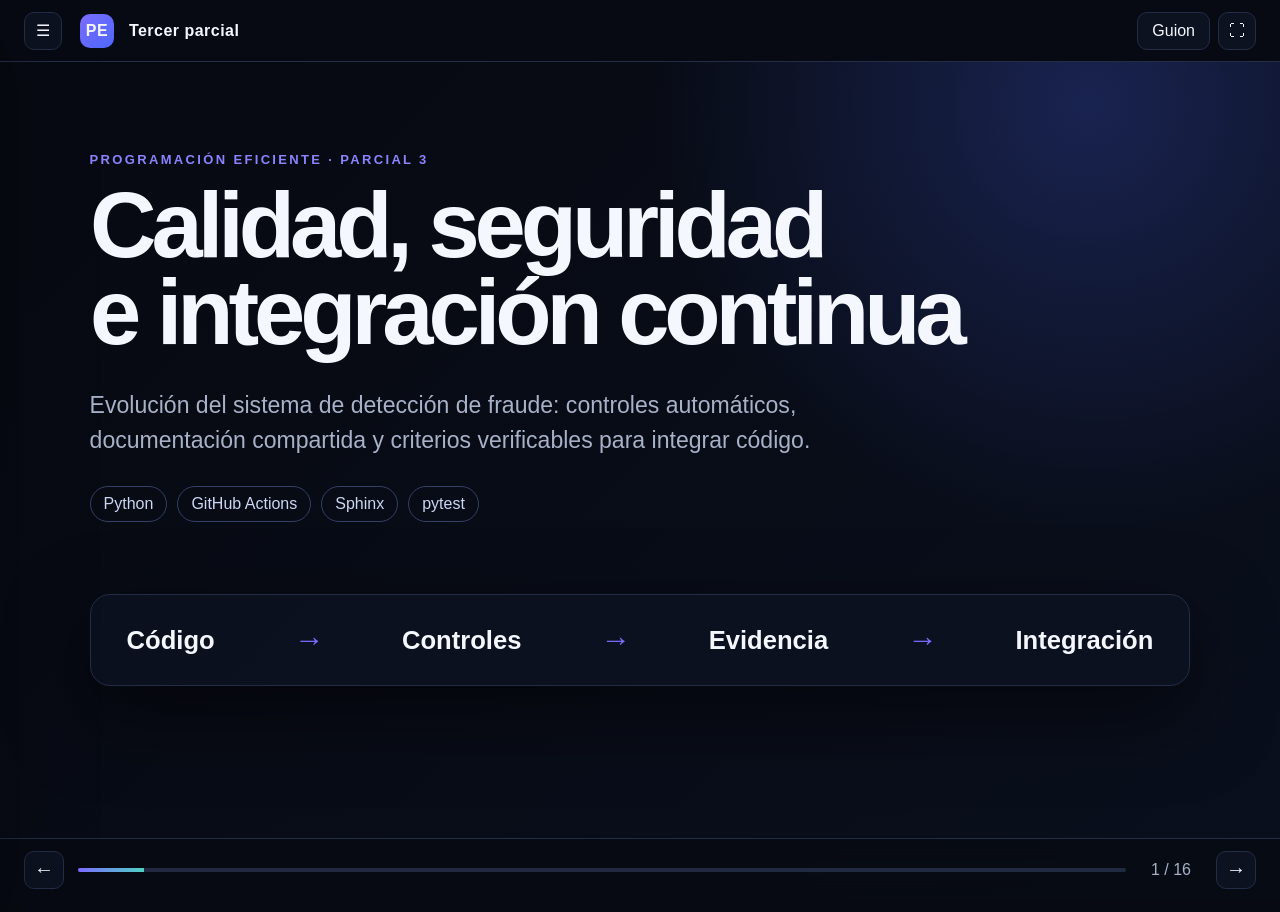
==== parcial_2/presentacion_html/index.html @ 36435ffb "Agregar presentacion HTML del tercer parcial" ====
<!doctype html>
<html lang="es">
<head>
  <meta charset="utf-8">
  <meta name="viewport" content="width=device-width,initial-scale=1">
  <meta name="description" content="Presentación del tercer parcial de Programación Eficiente">
  <title>Parcial 3 · Calidad e integración continua</title>
  <link rel="stylesheet" href="styles.css">
</head>
<body>
  <header class="topbar">
    <button id="menuBtn" class="icon-btn" aria-label="Abrir índice">☰</button>
    <div class="brand"><span>PE</span> Tercer parcial</div>
    <div class="top-actions">
      <button id="notesBtn" class="text-btn" aria-pressed="false">Guion</button>
      <button id="fullBtn" class="icon-btn" aria-label="Pantalla completa">⛶</button>
    </div>
  </header>

  <aside id="sidebar" class="sidebar" aria-label="Índice de diapositivas">
    <div class="side-head"><strong>Contenido</strong><button id="closeBtn" class="icon-btn">×</button></div>
    <nav id="toc"></nav>
    <a class="docs-link" href="https://alesso-chiavarino.github.io/PE/" target="_blank" rel="noreferrer">Ver documentación publicada ↗</a>
  </aside>
  <div id="scrim" class="scrim"></div>

  <main id="deck" class="deck">
    <section class="slide cover" data-title="Portada">
      <div class="eyebrow">Programación Eficiente · Parcial 3</div>
      <h1>Calidad, seguridad<br>e integración continua</h1>
      <p class="lead">Evolución del sistema de detección de fraude: controles automáticos, documentación compartida y criterios verificables para integrar código.</p>
      <div class="cover-meta"><span>Python</span><span>GitHub Actions</span><span>Sphinx</span><span>pytest</span></div>
      <div class="hero-flow" aria-label="Flujo general"><b>Código</b><i>→</i><b>Controles</b><i>→</i><b>Evidencia</b><i>→</i><b>Integración</b></div>
      <aside class="notes">Presentamos cómo llevamos el proyecto del segundo parcial a un proceso reproducible. La idea central es que cada cambio se comprueba antes de llegar a la rama principal.</aside>
    </section>

    <section class="slide" data-title="Objetivo y alcance">
      <div class="eyebrow">Introducción</div><h2>Objetivo del tercer parcial</h2>
      <div class="split">
        <div><p class="big-copy">Convertir las buenas prácticas del proyecto en <em>reglas automáticas y demostrables</em>.</p>
          <ul class="check-list"><li>Centralizar documentación funcional, técnica y operativa.</li><li>Ejecutar controles en cada <code>push</code> y <code>pull request</code>.</li><li>Impedir integraciones que incumplan los umbrales acordados.</li><li>Guardar reportes y artefactos como evidencia.</li></ul></div>
        <div class="metric-stack"><div><strong>5</strong><span>trabajos de CI</span></div><div><strong>15</strong><span>pruebas aprobadas</span></div><div><strong>93,82 %</strong><span>de cobertura</span></div></div>
      </div>
      <aside class="notes">No agregamos una nueva función de negocio. Mejoramos la forma de desarrollar, verificar, documentar y mantener el sistema.</aside>
    </section>

    <section class="slide" data-title="1. Documentación externa">
      <div class="eyebrow">1 · Documentación externa del proyecto</div><h2>Una fuente compartida y siempre actualizada</h2>
      <div class="split visual-right">
        <div><h3>Elección: Sphinx + GitHub Pages</h3><p>La documentación vive en Git, se revisa con el código y se publica automáticamente.</p>
          <ul><li>Descripción funcional, alcance y requisitos.</li><li>Arquitectura, módulos y responsabilidades.</li><li>Instalación, ejecución y configuración.</li><li>Diseño técnico, pruebas, rendimiento y seguridad.</li><li>Mantenimiento y comandos equivalentes al CI.</li></ul>
          <a class="cta" href="https://alesso-chiavarino.github.io/PE/" target="_blank" rel="noreferrer">Abrir documentación ↗</a></div>
        <figure><img src="assets/08-pages-publicado.png" alt="Workflow de publicación de documentación aprobado"><figcaption>GitHub Pages se despliega desde <code>master</code>.</figcaption></figure>
      </div>
      <aside class="notes">Elegimos Sphinx porque ya estaba integrado en Python y permite convertir archivos RST en un sitio navegable. GitHub Pages brinda el lugar compartido que pide el enunciado.</aside>
    </section>

    <section class="slide" data-title="2. Integración continua">
      <div class="eyebrow">2 · Integración continua</div><h2>GitHub Actions ejecuta el control automáticamente</h2>
      <div class="pipeline">
        <div><span>01</span><b>Evento</b><small>push o pull request</small></div><i>→</i>
        <div><span>02</span><b>Entorno</b><small>Python + lockfile</small></div><i>→</i>
        <div><span>03</span><b>Controles</b><small>cinco trabajos</small></div><i>→</i>
        <div><span>04</span><b>Decisión</b><small>aprobar o bloquear</small></div>
      </div>
      <div class="two-cols compact"><div><h3>¿Por qué esta plataforma?</h3><p>Está integrada al repositorio, deja historial, comentarios y artefactos. No requiere mantener servidores adicionales.</p></div><div><h3>¿Dónde está configurada?</h3><p><code>.github/workflows/ci.yml</code> define los eventos, herramientas, comandos y condiciones de aprobación.</p></div></div>
      <aside class="notes">El workflow se dispara solo. Así, el resultado no depende de que una persona recuerde ejecutar cada herramienta.</aside>
    </section>

    <section class="slide" data-title="2.1 Plataforma y flujo">
      <div class="eyebrow">2.1 · Plataforma</div><h2>Trabajo con rama y revisión antes de integrar</h2>
      <div class="split visual-right">
        <ol class="steps"><li><b>Creamos la rama <code>parcial3</code></b><span>El segundo parcial quedó preservado.</span></li><li><b>Implementamos y validamos localmente</b><span>Herramientas y umbrales reproducibles.</span></li><li><b>Abrimos el pull request</b><span>GitHub ejecutó todos los controles.</span></li><li><b>Integramos en <code>master</code></b><span>Solo después de obtener resultados verdes.</span></li></ol>
        <figure><img src="assets/01-pull-request.png" alt="Pull request del tercer parcial"><figcaption>El pull request reúne cambios, commits y verificaciones.</figcaption></figure>
      </div>
      <aside class="notes">La rama parcial3 nos permitió trabajar sin alterar directamente master. El pull request funcionó como punto de revisión y evidencia.</aside>
    </section>

    <section class="slide" data-title="2.2 Matriz de controles">
      <div class="eyebrow">2.2 · Matriz de controles</div><h2>Una herramienta y un criterio para cada riesgo</h2>
      <div class="control-grid">
        <article><b>Pruebas</b><span>pytest</span><small>15/15 deben aprobar</small></article><article><b>Benchmark</b><span>script + pytest</span><small>sin regresión significativa</small></article><article><b>CPU</b><span>cProfile</span><small>reporte descargable</small></article><article><b>Análisis estático</b><span>Ruff</span><small>cero errores</small></article><article><b>Cobertura</b><span>pytest-cov</span><small>mínimo 90 %</small></article><article><b>Complejidad</b><span>Radon</span><small>máximo 20</small></article><article><b>Memoria</b><span>tracemalloc</span><small>máximo 25 MiB</small></article><article><b>Seguridad</b><span>Bandit + pip-audit</span><small>bloquea media/alta</small></article><article><b>Tipado</b><span>mypy</span><small>cero errores</small></article><article><b>Dependencias</b><span>lock + Dependabot</span><small>versiones fijadas</small></article><article><b>Documentación</b><span>Sphinx</span><small>build y enlaces válidos</small></article><article><b>Secretos</b><span>detect-secrets</span><small>sin secretos nuevos</small></article>
      </div>
      <aside class="notes">La profesora pide que cada control tenga herramienta, comando, reporte y criterio. Nuestra matriz cumple las cuatro partes y el workflow las ejecuta.</aside>
    </section>

    <section class="slide" data-title="Pruebas, cobertura y tipado">
      <div class="eyebrow">Controles funcionales</div><h2>Correctitud antes de rendimiento</h2>
      <div class="three-cards"><article><div class="num">15/15</div><h3>pytest</h3><p>Valida comportamiento esperado, archivos, detectores y monitoreo.</p></article><article><div class="num">93,82 %</div><h3>pytest-cov</h3><p>Supera el umbral bloqueante del 90 % y genera XML.</p></article><article><div class="num">0</div><h3>mypy</h3><p>Sin inconsistencias bloqueantes en contratos y tipos.</p></article></div>
      <div class="code-line"><code>pytest --cov=. --cov-fail-under=90 --cov-report=xml</code></div>
      <aside class="notes">Las pruebas son el primer criterio determinista: si una falla, no se integra. La cobertura no demuestra calidad por sí sola, pero evita dejar grandes zonas sin ejecutar.</aside>
    </section>

    <section class="slide" data-title="Calidad y complejidad">
      <div class="eyebrow">Calidad estática</div><h2>Ruff, mypy y Radon detectan problemas temprano</h2>
      <div class="split">
        <div class="tool-list"><div><b>Ruff</b><span>Errores, estilo, imports y construcciones problemáticas.</span></div><div><b>mypy</b><span>Contratos de tipos antes de ejecutar el programa.</span></div><div><b>Radon</b><span>Complejidad ciclomática y funciones difíciles de mantener.</span></div></div>
        <div class="gauge"><div class="gauge-num">18</div><div class="gauge-label">complejidad máxima</div><div class="bar"><span style="width:90%"></span></div><p>Límite definido: <b>20</b><br>Promedio medido: <b>2,56</b></p></div>
      </div>
      <aside class="notes">El máximo 18 está cerca del límite, pero aprobado. El promedio 2,56 indica que la mayoría de las funciones es simple. El umbral hace visible cuándo conviene refactorizar.</aside>
    </section>

    <section class="slide" data-title="Rendimiento y memoria">
      <div class="eyebrow">Eficiencia medible</div><h2>Benchmark, profiling y consumo de memoria</h2>
      <div class="split">
        <div class="comparison"><div class="before"><span>Versión inicial</span><b>≈ 70×</b><small>más lenta en la prueba representativa</small></div><div class="after"><span>Versión optimizada</span><b>8,35 MiB</b><small>para 20.000 transacciones en streaming</small></div></div>
        <div><h3>Qué medimos</h3><ul><li><b>Benchmark:</b> tiempo de una operación representativa.</li><li><b>cProfile:</b> funciones que concentran CPU.</li><li><b>tracemalloc:</b> memoria máxima durante el procesamiento.</li><li><b>Umbral:</b> máximo 25 MiB en el escenario fijado.</li></ul><p class="muted">Los resultados se guardan como artefactos descargables del pipeline.</p></div>
      </div>
      <aside class="notes">Para que la comparación sea reproducible fijamos cantidad de transacciones y tolerancias. Rendimiento y memoria pueden variar por entorno, por eso no se tratan igual que una prueba funcional.</aside>
    </section>

    <section class="slide" data-title="Seguridad">
      <div class="eyebrow">Requisitos de seguridad</div><h2>Tres superficies, tres controles complementarios</h2>
      <div class="three-cards"><article><div class="security-icon">⌁</div><h3>Código fuente</h3><p><b>Bandit</b> busca patrones inseguros. Bloqueamos severidad media o alta.</p></article><article><div class="security-icon">⬡</div><h3>Dependencias</h3><p><b>pip-audit</b> contrasta paquetes con vulnerabilidades conocidas.</p></article><article><div class="security-icon">◆</div><h3>Secretos</h3><p><b>detect-secrets</b> evita incorporar credenciales nuevas al repositorio.</p></article></div>
      <p class="policy"><b>Política:</b> una vulnerabilidad confirmada media/alta bloquea; los falsos positivos se documentan. Los reportes se guardan en formatos legibles y JSON cuando corresponde.</p>
      <aside class="notes">Bandit y pip-audit no hacen lo mismo. Uno revisa nuestro código y el otro las bibliotecas externas. Detect-secrets cubre credenciales accidentales.</aside>
    </section>

    <section class="slide" data-title="Dependencias reproducibles">
      <div class="eyebrow">Dependencias</div><h2>Versiones fijadas y actualizaciones controladas</h2>
      <div class="split visual-right">
        <div><ul class="check-list"><li><code>requirements-lock.txt</code> fija versiones exactas.</li><li><b>pip-audit</b> revisa vulnerabilidades conocidas.</li><li><b>Dependabot</b> propone actualizaciones mediante pull requests.</li><li>Cada propuesta vuelve a pasar los mismos controles.</li></ul><p class="policy"><b>Ejemplo real:</b> actualizaciones compatibles aprobaron; una actualización de <code>docutils</code> falló y quedó sin integrar.</p></div>
        <figure><img src="assets/07-dependabot.png" alt="Ejecuciones de Dependabot"><figcaption>Automatizar la propuesta no significa aprobarla automáticamente.</figcaption></figure>
      </div>
      <aside class="notes">Dependabot no modifica master por su cuenta. Abre una propuesta, el CI la prueba y recién después decidimos si integrarla.</aside>
    </section>

    <section class="slide" data-title="3. Diseño del pipeline">
      <div class="eyebrow">3 · Diseño del pipeline</div><h2>Controles rápidos primero; mediciones costosas después</h2>
      <div class="stage-list"><div><span>1</span><b>Integración</b><small>push / PR</small></div><div><span>2</span><b>Preparación</b><small>Python + dependencias fijadas</small></div><div><span>3</span><b>Calidad estática</b><small>Ruff · mypy · Radon</small></div><div><span>4</span><b>Pruebas</b><small>pytest · cobertura</small></div><div><span>5</span><b>Seguridad y docs</b><small>Bandit · audit · Sphinx</small></div><div><span>6</span><b>Eficiencia</b><small>benchmark · CPU · memoria</small></div><div><span>7</span><b>Resultado</b><small>estado + artefactos</small></div></div>
      <p class="muted center">Los cinco trabajos independientes se ejecutan en paralelo para reducir el tiempo total.</p>
      <aside class="notes">La organización sigue el orden propuesto por la profesora. En GitHub se ve agrupada en cinco trabajos porque varias herramientas relacionadas comparten entorno.</aside>
    </section>

    <section class="slide" data-title="3.1 Fallos y bloqueo">
      <div class="eyebrow">3.1 · Qué ocurre si falla un control</div><h2>El error es información y también una barrera</h2>
      <div class="split visual-right">
        <div><p>Durante la implementación, <b>detect-secrets</b> detectó una diferencia en la línea temporal de la baseline y el trabajo de seguridad terminó con código 1.</p><ol class="steps small"><li><b>El CI rechazó el cambio</b><span>La marca roja identificó el trabajo exacto.</span></li><li><b>Analizamos el reporte</b><span>No era un secreto: era un campo de fecha generado.</span></li><li><b>Ajustamos la comparación</b><span>Ignoramos solo <code>generated_at</code>.</span></li><li><b>Reejecutamos</b><span>El control quedó verde sin desactivarlo.</span></li></ol></div>
        <figure><img src="assets/02-fallo-seguridad.png" alt="Fallo del control de seguridad por diferencia de timestamp"><figcaption>Un fallo real y su corrección verificable.</figcaption></figure>
      </div>
      <aside class="notes">Este ejemplo demuestra que el pipeline no es decorativo. Falló, explicó la causa y obligó a corregir la configuración antes de continuar.</aside>
    </section>

    <section class="slide" data-title="Protección de master">
      <div class="eyebrow">Aplicación de la política</div><h2><code>master</code> exige los cinco resultados verdes</h2>
      <div class="split visual-right">
        <div><ul class="check-list"><li>Calidad estática</li><li>Pruebas y cobertura</li><li>Seguridad</li><li>Documentación</li><li>Rendimiento y memoria</li></ul><p>Además, la rama debe estar actualizada antes de fusionar y se bloquean los <i>force pushes</i>.</p></div>
        <figure><img src="assets/04-proteccion-rama.png" alt="Regla de protección con cinco status checks"><figcaption>La política técnica se convierte en una regla de GitHub.</figcaption></figure>
      </div>
      <aside class="notes">No alcanza con ejecutar controles: deben ser obligatorios. La regla evita integrar por accidente cuando alguno falla.</aside>
    </section>

    <section class="slide" data-title="Paso a paso realizado">
      <div class="eyebrow">Resumen de implementación</div><h2>Qué hicimos, en orden</h2>
      <ol class="timeline"><li><span>01</span><p><b>Rama parcial3</b><small>Preservamos el estado anterior.</small></p></li><li><span>02</span><p><b>Herramientas y umbrales</b><small>CI, pruebas, calidad, seguridad y eficiencia.</small></p></li><li><span>03</span><p><b>Documentación Sphinx</b><small>Contenido funcional, técnico y operativo.</small></p></li><li><span>04</span><p><b>Validación local</b><small>Corregimos hasta aprobar los controles.</small></p></li><li><span>05</span><p><b>Push y pull request</b><small>GitHub Actions generó evidencia.</small></p></li><li><span>06</span><p><b>Protección de master</b><small>Cinco checks obligatorios.</small></p></li><li><span>07</span><p><b>Merge y publicación</b><small>Pages desplegó la documentación.</small></p></li></ol>
      <aside class="notes">Este es el relato corto para la defensa: preservar, automatizar, documentar, validar, revisar, proteger e integrar.</aside>
    </section>

    <section class="slide" data-title="Resultado final">
      <div class="eyebrow">Resultado</div><h2>El proyecto quedó verificable y mantenible</h2>
      <div class="split visual-right">
        <div><p class="big-copy">Cada cambio deja una respuesta objetiva: <em>aprobado o rechazado</em>, con evidencia.</p><ul class="check-list"><li>PR integrado únicamente con controles verdes.</li><li>Pipeline activo en <code>master</code>.</li><li>Documentación pública y actualizada.</li><li>Dependencias vigiladas por Dependabot.</li><li>Reportes y artefactos descargables.</li></ul><a class="cta" href="https://github.com/Alesso-Chiavarino/PE" target="_blank" rel="noreferrer">Ver repositorio ↗</a></div>
        <figure><img src="assets/05-ci-pages-verde.png" alt="Controles y publicación aprobados"><figcaption>CI y publicación completados correctamente.</figcaption></figure>
      </div>
      <aside class="notes">La mejora principal es el proceso: ahora se puede demostrar la calidad del código, repetir los controles y mantener la documentación junto con cada versión.</aside>
    </section>
  </main>

  <footer class="controls">
    <button id="prevBtn" aria-label="Diapositiva anterior">←</button>
    <div class="progress"><span id="progressBar"></span></div>
    <span id="counter">1 / 16</span>
    <button id="nextBtn" aria-label="Diapositiva siguiente">→</button>
  </footer>
  <script src="app.js"></script>
</body>
</html>
---- parcial_2/presentacion_html/styles.css ----
:root{--bg:#070a12;--panel:#0d1220;--panel2:#11182a;--ink:#f5f7ff;--muted:#a8b1c7;--line:#232d46;--violet:#7c6cff;--cyan:#4fd1c5;--green:#54e1a5;--amber:#f6c85f;--danger:#ff6b7a;--shadow:0 28px 80px #0008}
*{box-sizing:border-box}html,body{margin:0;height:100%;overflow:hidden;background:var(--bg);color:var(--ink);font-family:Inter,ui-sans-serif,-apple-system,BlinkMacSystemFont,"Segoe UI",sans-serif}button,a{font:inherit}.topbar{position:fixed;z-index:20;inset:0 0 auto 0;height:62px;display:flex;align-items:center;gap:18px;padding:0 24px;background:#080b14e8;border-bottom:1px solid var(--line);backdrop-filter:blur(14px)}.brand{font-weight:700;letter-spacing:.03em}.brand span{display:inline-grid;place-items:center;width:34px;height:34px;border-radius:10px;background:linear-gradient(135deg,var(--violet),#4d68ff);margin-right:10px}.top-actions{margin-left:auto;display:flex;gap:8px}.icon-btn,.text-btn,.controls button{border:1px solid var(--line);background:var(--panel);color:var(--ink);border-radius:10px;cursor:pointer}.icon-btn{width:38px;height:38px}.text-btn{padding:8px 14px}.text-btn[aria-pressed=true]{background:var(--violet)}.deck{height:100%;padding-top:62px}.slide{display:none;height:calc(100vh - 62px);padding:clamp(50px,6vh,84px) clamp(50px,7vw,130px) 92px;overflow:auto;background:radial-gradient(circle at 85% 5%,#192350 0,transparent 32%),linear-gradient(135deg,#070a12 10%,#0a0f1d 100%)}.slide.active{display:block;animation:enter .35s ease both}@keyframes enter{from{opacity:0;transform:translateY(12px)}to{opacity:1;transform:none}}.slide>*{max-width:1420px;margin-left:auto;margin-right:auto}.eyebrow{color:#8c83ff;text-transform:uppercase;letter-spacing:.18em;font-size:13px;font-weight:800;margin-bottom:16px}h1{font-size:clamp(48px,7.2vw,104px);line-height:.94;letter-spacing:-.055em;margin:0;max-width:1100px!important}h2{font-size:clamp(36px,4.4vw,66px);line-height:1.02;letter-spacing:-.045em;margin:0 auto 42px}h3{font-size:22px;margin:0 0 12px}p,li{font-size:clamp(16px,1.35vw,21px);line-height:1.52;color:#d7dcec}p{margin:0 0 18px}ul{padding-left:24px}li{margin:9px 0}code{font-family:"SFMono-Regular",Consolas,monospace;background:#171e31;padding:.12em .35em;border-radius:5px;color:#b9d3ff}em{font-style:normal;color:#9b92ff}.cover{padding-top:clamp(70px,10vh,130px)}.cover .lead{max-width:850px!important;margin:32px 0 28px;font-size:clamp(19px,1.8vw,26px);color:var(--muted)}.cover-meta{display:flex;gap:10px;flex-wrap:wrap}.cover-meta span{padding:8px 13px;border:1px solid #344164;border-radius:999px;color:#cdd6f3}.hero-flow{margin-top:8vh!important;display:flex;align-items:center;justify-content:space-between;padding:28px 36px;border:1px solid var(--line);border-radius:20px;background:#0d1322c9;box-shadow:var(--shadow)}.hero-flow b{font-size:clamp(18px,2vw,28px)}.hero-flow i{color:var(--violet);font-size:30px}.split{display:grid;grid-template-columns:1.25fr .75fr;gap:clamp(35px,6vw,90px);align-items:center}.visual-right{grid-template-columns:.9fr 1.1fr}.big-copy{font-size:clamp(26px,3vw,44px);line-height:1.18;letter-spacing:-.025em}.check-list{list-style:none;padding:0}.check-list li{position:relative;padding-left:30px}.check-list li:before{content:"✓";position:absolute;left:0;color:var(--green);font-weight:800}.metric-stack{display:grid;gap:14px}.metric-stack div{padding:22px 26px;background:linear-gradient(135deg,#11182a,#0b1020);border:1px solid var(--line);border-radius:16px}.metric-stack strong{display:block;font-size:42px;color:var(--cyan)}.metric-stack span{color:var(--muted)}figure{margin:0;background:var(--panel);padding:12px;border:1px solid #293554;border-radius:18px;box-shadow:var(--shadow)}figure img{display:block;width:100%;max-height:55vh;object-fit:contain;border-radius:10px}figcaption{padding:10px 5px 2px;color:var(--muted);font-size:14px}.cta{display:inline-block;margin-top:8px;padding:12px 18px;border-radius:10px;background:var(--violet);color:white;text-decoration:none;font-weight:700}.pipeline{display:flex;align-items:stretch;gap:16px;margin:8vh auto}.pipeline>div{flex:1;padding:24px;border:1px solid var(--line);border-radius:16px;background:var(--panel)}.pipeline span{display:block;color:var(--violet);font-weight:800}.pipeline b{display:block;font-size:22px;margin:12px 0 7px}.pipeline small,.stage-list small{color:var(--muted);font-size:15px}.pipeline i{align-self:center;color:var(--violet);font-size:28px}.two-cols{display:grid;grid-template-columns:1fr 1fr;gap:32px}.compact>div{border-top:1px solid var(--line);padding-top:20px}.steps{list-style:none;padding:0;counter-reset:item}.steps li{padding:15px 0 15px 18px;border-left:2px solid #2b3655;margin:0}.steps li b,.steps li span{display:block}.steps li b{color:var(--ink)}.steps li span{font-size:15px;color:var(--muted);margin-top:4px}.steps.small li{padding-top:8px;padding-bottom:8px}.control-grid{display:grid;grid-template-columns:repeat(4,1fr);gap:13px}.control-grid article{padding:17px;border:1px solid var(--line);background:var(--panel);border-radius:13px;min-height:112px}.control-grid b,.control-grid span,.control-grid small{display:block}.control-grid span{color:var(--cyan);font-weight:700;margin:7px 0}.control-grid small{color:var(--muted);font-size:13px}.three-cards{display:grid;grid-template-columns:repeat(3,1fr);gap:20px;margin-top:6vh!important}.three-cards article{padding:32px;border-radius:18px;border:1px solid var(--line);background:linear-gradient(145deg,#11182a,#0b101e)}.num{font-size:48px;font-weight:800;color:var(--cyan);margin-bottom:20px}.three-cards p{font-size:17px;color:var(--muted)}.code-line{margin-top:35px!important;padding:18px 24px;border-radius:12px;background:#05070d;border:1px solid #202a42;text-align:center}.tool-list{display:grid;gap:14px}.tool-list div{padding:22px;border-left:3px solid var(--violet);background:#0e1424}.tool-list b,.tool-list span{display:block}.tool-list b{font-size:24px}.tool-list span{color:var(--muted);margin-top:5px}.gauge{text-align:center;padding:38px;border:1px solid var(--line);border-radius:20px;background:var(--panel)}.gauge-num{font-size:86px;font-weight:900;color:var(--amber)}.gauge-label{color:var(--muted);margin-bottom:22px}.bar{height:9px;border-radius:9px;background:#262e43;overflow:hidden}.bar span{display:block;height:100%;background:linear-gradient(90deg,var(--green),var(--amber));border-radius:inherit}.comparison{display:grid;grid-template-columns:1fr 1fr;gap:14px}.comparison>div{padding:30px;border:1px solid var(--line);border-radius:18px}.comparison span,.comparison b,.comparison small{display:block}.comparison b{font-size:46px;margin:20px 0}.comparison small{color:var(--muted)}.before b{color:var(--amber)}.after b{color:var(--green)}.muted{color:var(--muted);font-size:16px}.center{text-align:center}.security-icon{font-size:42px;color:var(--green);margin-bottom:15px}.policy{margin-top:30px!important;padding:20px 24px;border-left:3px solid var(--amber);background:#171727;color:#e8e2cf}.stage-list{display:grid;grid-template-columns:repeat(7,1fr);gap:10px;margin:9vh auto 38px}.stage-list div{min-height:140px;padding:16px 13px;border-top:3px solid var(--violet);background:var(--panel)}.stage-list span,.stage-list b,.stage-list small{display:block}.stage-list span{color:var(--violet);font-weight:800}.stage-list b{font-size:17px;margin:15px 0 7px}.timeline{list-style:none;padding:0;display:grid;grid-template-columns:repeat(7,1fr);gap:10px;margin-top:8vh!important}.timeline li{position:relative;margin:0}.timeline li:after{content:"";position:absolute;left:42px;right:-10px;top:17px;height:2px;background:#303b5c;z-index:0}.timeline li:last-child:after{display:none}.timeline span{position:relative;z-index:1;display:grid;place-items:center;width:36px;height:36px;border-radius:50%;background:var(--violet);font-size:12px;font-weight:800}.timeline p{padding-top:18px}.timeline b,.timeline small{display:block}.timeline small{color:var(--muted);font-size:13px;margin-top:8px}.notes{display:none;margin-top:28px!important;padding:18px 22px;border-left:3px solid var(--cyan);background:#0d1b22;color:#d7f7f1;font-size:15px;line-height:1.5}.show-notes .notes{display:block}.controls{position:fixed;z-index:18;left:0;right:0;bottom:0;height:62px;display:flex;align-items:center;gap:14px;padding:0 24px;background:#080b14ed;border-top:1px solid var(--line);backdrop-filter:blur(12px)}.controls button{width:40px;height:38px;font-size:20px}.progress{flex:1;height:4px;background:#212a40;border-radius:8px;overflow:hidden}.progress span{display:block;width:0;height:100%;background:linear-gradient(90deg,var(--violet),var(--cyan));transition:width .3s}.controls #counter{min-width:62px;text-align:center;color:var(--muted);font-variant-numeric:tabular-nums}.sidebar{position:fixed;z-index:40;top:0;bottom:0;left:0;width:min(360px,88vw);padding:20px;background:#0c1120;box-shadow:var(--shadow);transform:translateX(-105%);transition:.25s}.sidebar.open{transform:none}.side-head{display:flex;justify-content:space-between;align-items:center;margin-bottom:18px}.sidebar nav{display:grid;gap:4px;max-height:calc(100vh - 130px);overflow:auto}.sidebar nav button{border:0;background:transparent;color:var(--muted);text-align:left;padding:10px 12px;border-radius:8px;cursor:pointer}.sidebar nav button.active,.sidebar nav button:hover{background:#171f34;color:white}.docs-link{position:absolute;left:20px;right:20px;bottom:20px;color:var(--cyan);text-decoration:none}.scrim{display:none;position:fixed;z-index:35;inset:0;background:#0009}.scrim.open{display:block}
@media(max-width:900px){.slide{padding:40px 24px 92px}.split,.visual-right,.two-cols{grid-template-columns:1fr}.control-grid{grid-template-columns:repeat(2,1fr)}.three-cards{grid-template-columns:1fr}.pipeline{display:grid;grid-template-columns:1fr}.pipeline i{display:none}.stage-list{grid-template-columns:repeat(2,1fr)}.timeline{grid-template-columns:1fr}.timeline li:after{display:none}.comparison{grid-template-columns:1fr}.hero-flow{display:grid;grid-template-columns:1fr;text-align:center;gap:8px}.hero-flow i{transform:rotate(90deg)}figure img{max-height:38vh}}
@media print{html,body{overflow:visible;background:white}.topbar,.controls,.sidebar,.scrim{display:none!important}.deck{padding:0}.slide{display:block!important;height:100vh;page-break-after:always;padding:60px;background:#070a12;-webkit-print-color-adjust:exact;print-color-adjust:exact}.notes{display:none!important}}
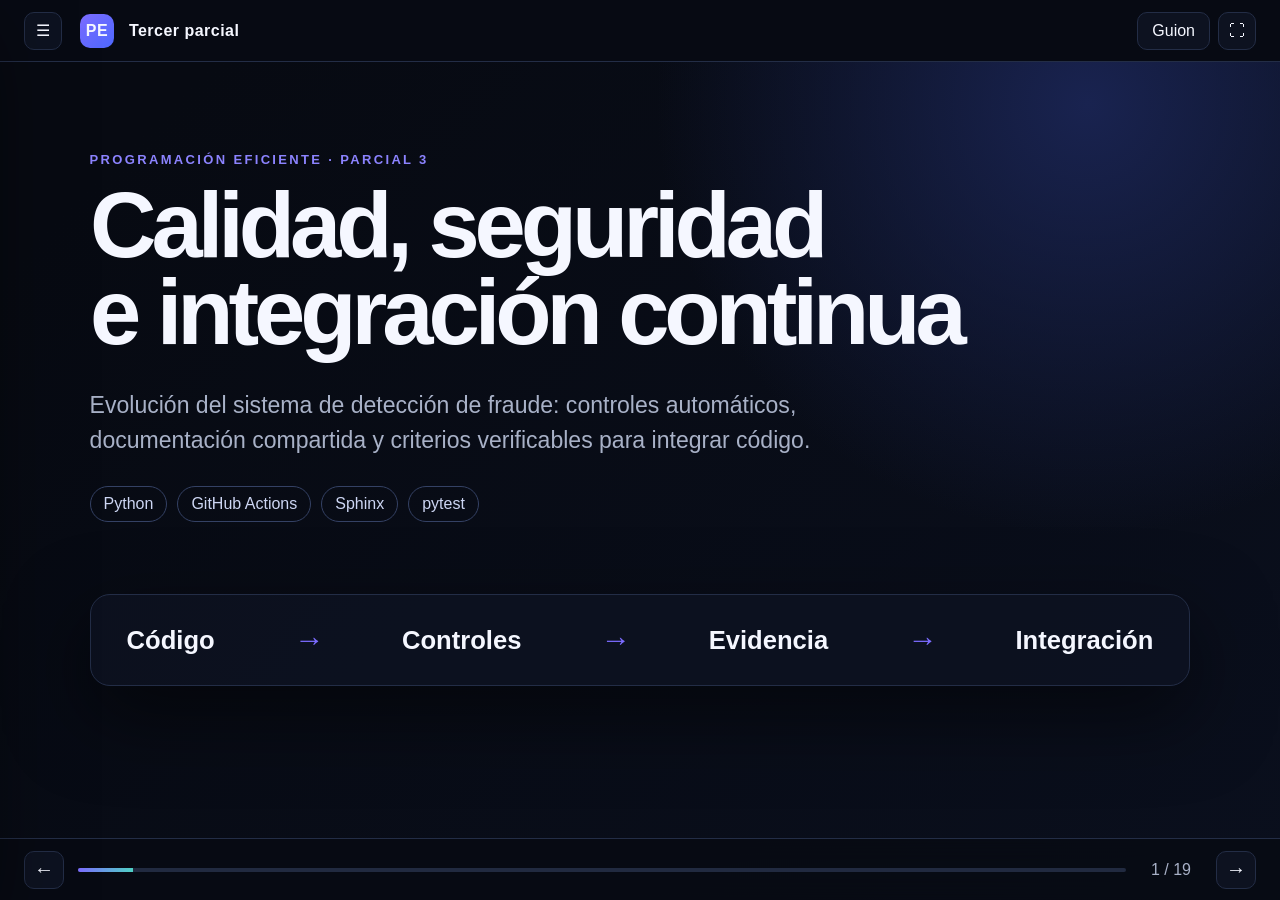
==== commit d7ddf29e: "Ampliar explicacion del pipeline en la presentacion" ====
--- a/parcial_2/presentacion_html/index.html
+++ b/parcial_2/presentacion_html/index.html
@@ -84,6 +84,19 @@
       <aside class="notes">La profesora pide que cada control tenga herramienta, comando, reporte y criterio. Nuestra matriz cumple las cuatro partes y el workflow las ejecuta.</aside>
     </section>
 
+    <section class="slide" data-title="Ubicación de los reportes">
+      <div class="eyebrow">Evidencia descargable</div><h2>¿Dónde está el resultado de cada control?</h2>
+      <div class="artifact-grid">
+        <article><div class="artifact-name">reporte-complejidad</div><b>Radon</b><p><code>complejidad.json</code></p><small>91 bloques, promedio, máxima y rango de cada función.</small></article>
+        <article><div class="artifact-name">reportes-pruebas</div><b>pytest + pytest-cov</b><p><code>pytest.xml</code><br><code>coverage.xml</code></p><small>Pruebas ejecutadas, fallos y cobertura por archivo.</small></article>
+        <article class="featured"><div class="artifact-name">reportes-rendimiento</div><b>Benchmark + CPU + memoria</b><p><code>rendimiento.json</code><br><code>memoria.json</code><br><code>perfilado*.prof</code> y resumen</p><small>Cuánto tarda, dónde consume CPU y cuánta memoria utiliza.</small></article>
+        <article><div class="artifact-name">reportes-seguridad</div><b>Bandit + pip-audit + secretos</b><p><code>bandit.json</code><br><code>pip-audit.json</code><br><code>.secrets.baseline</code></p><small>Código inseguro, dependencias vulnerables y secretos nuevos.</small></article>
+        <article><div class="artifact-name">sitio-sphinx</div><b>Documentación</b><p><code>index.html</code> y sitio completo</p><small>Resultado HTML que también se publica en GitHub Pages.</small></article>
+      </div>
+      <div class="log-strip"><b>Resultados en los logs:</b><span><strong>Ruff</strong> · análisis estático</span><span><strong>mypy</strong> · tipado</span><span>Un paso verde significa que no encontró errores bloqueantes.</span></div>
+      <aside class="notes">Los artefactos se descargan desde el Summary de una ejecución. Benchmark responde cuánto tarda; cProfile indica en qué funciones se consume el tiempo; tracemalloc mide el pico de memoria.</aside>
+    </section>
+
     <section class="slide" data-title="Pruebas, cobertura y tipado">
       <div class="eyebrow">Controles funcionales</div><h2>Correctitud antes de rendimiento</h2>
       <div class="three-cards"><article><div class="num">15/15</div><h3>pytest</h3><p>Valida comportamiento esperado, archivos, detectores y monitoreo.</p></article><article><div class="num">93,82 %</div><h3>pytest-cov</h3><p>Supera el umbral bloqueante del 90 % y genera XML.</p></article><article><div class="num">0</div><h3>mypy</h3><p>Sin inconsistencias bloqueantes en contratos y tipos.</p></article></div>
@@ -119,7 +132,7 @@
     <section class="slide" data-title="Dependencias reproducibles">
       <div class="eyebrow">Dependencias</div><h2>Versiones fijadas y actualizaciones controladas</h2>
       <div class="split visual-right">
-        <div><ul class="check-list"><li><code>requirements-lock.txt</code> fija versiones exactas.</li><li><b>pip-audit</b> revisa vulnerabilidades conocidas.</li><li><b>Dependabot</b> propone actualizaciones mediante pull requests.</li><li>Cada propuesta vuelve a pasar los mismos controles.</li></ul><p class="policy"><b>Ejemplo real:</b> actualizaciones compatibles aprobaron; una actualización de <code>docutils</code> falló y quedó sin integrar.</p></div>
+        <div><ul class="check-list"><li><code>requirements-lock.txt</code> fija versiones exactas.</li><li><b>pip-audit</b> revisa vulnerabilidades conocidas.</li><li><b>Dependabot</b> propone actualizaciones mediante pull requests.</li><li>Cada propuesta vuelve a pasar los mismos controles.</li></ul></div>
         <figure><img src="assets/07-dependabot.png" alt="Ejecuciones de Dependabot"><figcaption>Automatizar la propuesta no significa aprobarla automáticamente.</figcaption></figure>
       </div>
       <aside class="notes">Dependabot no modifica master por su cuenta. Abre una propuesta, el CI la prueba y recién después decidimos si integrarla.</aside>
@@ -132,6 +145,33 @@
       <aside class="notes">La organización sigue el orden propuesto por la profesora. En GitHub se ve agrupada en cinco trabajos porque varias herramientas relacionadas comparten entorno.</aside>
     </section>
 
+    <section class="slide" data-title="Qué hace cada etapa">
+      <div class="eyebrow">Cinco trabajos del CI</div><h2>Cada etapa responde una pregunta diferente</h2>
+      <div class="phase-grid">
+        <article><span>01</span><h3>Calidad estática</h3><p>¿El código está bien escrito y es mantenible?</p><b>Ruff · mypy · Radon</b><small>Cero errores y complejidad dentro del límite.</small></article>
+        <article><span>02</span><h3>Pruebas y cobertura</h3><p>¿El sistema funciona y cuánto código probamos?</p><b>pytest · pytest-cov</b><small>15 pruebas aprobadas y cobertura mínima del 90 %.</small></article>
+        <article><span>03</span><h3>Seguridad</h3><p>¿Hay riesgos en código, paquetes o secretos?</p><b>Bandit · pip-audit · detect-secrets</b><small>Los hallazgos bloqueantes impiden integrar.</small></article>
+        <article><span>04</span><h3>Documentación</h3><p>¿El sitio se construye y sus enlaces funcionan?</p><b>Sphinx · linkcheck</b><small>Construcción sin advertencias obligatorias.</small></article>
+        <article><span>05</span><h3>Rendimiento y memoria</h3><p>¿El sistema sigue siendo eficiente?</p><b>Benchmark · cProfile · tracemalloc</b><small>Sin regresión significativa y máximo 25 MiB.</small></article>
+      </div>
+      <div class="phase-order"><b>Ejecución:</b> las primeras cuatro comienzan en paralelo; rendimiento espera que calidad y pruebas hayan aprobado.</div>
+      <aside class="notes">Calidad revisa cómo está escrito; pruebas comprueba que funcione; seguridad busca riesgos; documentación valida el sitio; rendimiento controla velocidad, CPU y memoria.</aside>
+    </section>
+
+    <section class="slide" data-title="Nuestras condiciones de éxito">
+      <div class="eyebrow">Criterios de aprobación</div><h2>Nuestras condiciones de éxito</h2>
+      <p class="success-intro">Cada etapa observa un riesgo distinto del proyecto y tiene una regla objetiva para decidir si el cambio puede avanzar.</p>
+      <div class="success-grid">
+        <article><h3>Calidad estática</h3><p>Examina el código sin ejecutarlo: errores, tipos y funciones difíciles de mantener.</p><ul><li><b>Ruff y mypy:</b> cero errores.</li><li><b>Radon:</b> máxima ≤ 20 y promedio ≤ 8.</li></ul><small>Resultado: máxima 18 · promedio 2,56</small></article>
+        <article><h3>Pruebas y cobertura</h3><p>Ejecuta casos esperados y mide qué porcentaje del código fue recorrido.</p><ul><li>Las 15 pruebas deben aprobar.</li><li>Cobertura ≥ 90 %.</li></ul><small>Resultado: 15/15 · cobertura 94,1 %</small></article>
+        <article><h3>Seguridad</h3><p>Busca patrones inseguros, paquetes vulnerables y credenciales accidentales.</p><ul><li>Sin hallazgos medios o altos.</li><li>Sin vulnerabilidades ni secretos nuevos.</li></ul><small>Bandit · pip-audit · detect-secrets</small></article>
+        <article><h3>Documentación</h3><p>Convierte los archivos RST en un sitio y comprueba que sus enlaces funcionen.</p><ul><li>Sphinx construye sin errores.</li><li>Enlaces válidos.</li></ul><small>Resultado: sitio y linkcheck aprobados</small></article>
+        <article><h3>Rendimiento y memoria</h3><p>Mide cuánto tarda, dónde consume CPU y cuál es su pico de memoria.</p><ul><li>Sin regresión superior al 25 %.</li><li>Mismas alertas y memoria ≤ 25 MiB.</li></ul><small>Resultado: memoria aproximada 8,35 MiB</small></article>
+      </div>
+      <div class="final-gate"><b>Condición final:</b> los cinco checks deben quedar verdes para integrar el cambio en <code>master</code>.</div>
+      <aside class="notes">No usamos una única condición para todo. Cada control tiene su propio criterio. El resultado final solamente es exitoso cuando los cinco trabajos obligatorios quedan verdes.</aside>
+    </section>
+
     <section class="slide" data-title="3.1 Fallos y bloqueo">
       <div class="eyebrow">3.1 · Qué ocurre si falla un control</div><h2>El error es información y también una barrera</h2>
       <div class="split visual-right">
@@ -169,7 +209,7 @@
   <footer class="controls">
     <button id="prevBtn" aria-label="Diapositiva anterior">←</button>
     <div class="progress"><span id="progressBar"></span></div>
-    <span id="counter">1 / 16</span>
+    <span id="counter">1 / 19</span>
     <button id="nextBtn" aria-label="Diapositiva siguiente">→</button>
   </footer>
   <script src="app.js"></script>
--- a/parcial_2/presentacion_html/styles.css
+++ b/parcial_2/presentacion_html/styles.css
@@ -1,4 +1,7 @@
 :root{--bg:#070a12;--panel:#0d1220;--panel2:#11182a;--ink:#f5f7ff;--muted:#a8b1c7;--line:#232d46;--violet:#7c6cff;--cyan:#4fd1c5;--green:#54e1a5;--amber:#f6c85f;--danger:#ff6b7a;--shadow:0 28px 80px #0008}
 *{box-sizing:border-box}html,body{margin:0;height:100%;overflow:hidden;background:var(--bg);color:var(--ink);font-family:Inter,ui-sans-serif,-apple-system,BlinkMacSystemFont,"Segoe UI",sans-serif}button,a{font:inherit}.topbar{position:fixed;z-index:20;inset:0 0 auto 0;height:62px;display:flex;align-items:center;gap:18px;padding:0 24px;background:#080b14e8;border-bottom:1px solid var(--line);backdrop-filter:blur(14px)}.brand{font-weight:700;letter-spacing:.03em}.brand span{display:inline-grid;place-items:center;width:34px;height:34px;border-radius:10px;background:linear-gradient(135deg,var(--violet),#4d68ff);margin-right:10px}.top-actions{margin-left:auto;display:flex;gap:8px}.icon-btn,.text-btn,.controls button{border:1px solid var(--line);background:var(--panel);color:var(--ink);border-radius:10px;cursor:pointer}.icon-btn{width:38px;height:38px}.text-btn{padding:8px 14px}.text-btn[aria-pressed=true]{background:var(--violet)}.deck{height:100%;padding-top:62px}.slide{display:none;height:calc(100vh - 62px);padding:clamp(50px,6vh,84px) clamp(50px,7vw,130px) 92px;overflow:auto;background:radial-gradient(circle at 85% 5%,#192350 0,transparent 32%),linear-gradient(135deg,#070a12 10%,#0a0f1d 100%)}.slide.active{display:block;animation:enter .35s ease both}@keyframes enter{from{opacity:0;transform:translateY(12px)}to{opacity:1;transform:none}}.slide>*{max-width:1420px;margin-left:auto;margin-right:auto}.eyebrow{color:#8c83ff;text-transform:uppercase;letter-spacing:.18em;font-size:13px;font-weight:800;margin-bottom:16px}h1{font-size:clamp(48px,7.2vw,104px);line-height:.94;letter-spacing:-.055em;margin:0;max-width:1100px!important}h2{font-size:clamp(36px,4.4vw,66px);line-height:1.02;letter-spacing:-.045em;margin:0 auto 42px}h3{font-size:22px;margin:0 0 12px}p,li{font-size:clamp(16px,1.35vw,21px);line-height:1.52;color:#d7dcec}p{margin:0 0 18px}ul{padding-left:24px}li{margin:9px 0}code{font-family:"SFMono-Regular",Consolas,monospace;background:#171e31;padding:.12em .35em;border-radius:5px;color:#b9d3ff}em{font-style:normal;color:#9b92ff}.cover{padding-top:clamp(70px,10vh,130px)}.cover .lead{max-width:850px!important;margin:32px 0 28px;font-size:clamp(19px,1.8vw,26px);color:var(--muted)}.cover-meta{display:flex;gap:10px;flex-wrap:wrap}.cover-meta span{padding:8px 13px;border:1px solid #344164;border-radius:999px;color:#cdd6f3}.hero-flow{margin-top:8vh!important;display:flex;align-items:center;justify-content:space-between;padding:28px 36px;border:1px solid var(--line);border-radius:20px;background:#0d1322c9;box-shadow:var(--shadow)}.hero-flow b{font-size:clamp(18px,2vw,28px)}.hero-flow i{color:var(--violet);font-size:30px}.split{display:grid;grid-template-columns:1.25fr .75fr;gap:clamp(35px,6vw,90px);align-items:center}.visual-right{grid-template-columns:.9fr 1.1fr}.big-copy{font-size:clamp(26px,3vw,44px);line-height:1.18;letter-spacing:-.025em}.check-list{list-style:none;padding:0}.check-list li{position:relative;padding-left:30px}.check-list li:before{content:"✓";position:absolute;left:0;color:var(--green);font-weight:800}.metric-stack{display:grid;gap:14px}.metric-stack div{padding:22px 26px;background:linear-gradient(135deg,#11182a,#0b1020);border:1px solid var(--line);border-radius:16px}.metric-stack strong{display:block;font-size:42px;color:var(--cyan)}.metric-stack span{color:var(--muted)}figure{margin:0;background:var(--panel);padding:12px;border:1px solid #293554;border-radius:18px;box-shadow:var(--shadow)}figure img{display:block;width:100%;max-height:55vh;object-fit:contain;border-radius:10px}figcaption{padding:10px 5px 2px;color:var(--muted);font-size:14px}.cta{display:inline-block;margin-top:8px;padding:12px 18px;border-radius:10px;background:var(--violet);color:white;text-decoration:none;font-weight:700}.pipeline{display:flex;align-items:stretch;gap:16px;margin:8vh auto}.pipeline>div{flex:1;padding:24px;border:1px solid var(--line);border-radius:16px;background:var(--panel)}.pipeline span{display:block;color:var(--violet);font-weight:800}.pipeline b{display:block;font-size:22px;margin:12px 0 7px}.pipeline small,.stage-list small{color:var(--muted);font-size:15px}.pipeline i{align-self:center;color:var(--violet);font-size:28px}.two-cols{display:grid;grid-template-columns:1fr 1fr;gap:32px}.compact>div{border-top:1px solid var(--line);padding-top:20px}.steps{list-style:none;padding:0;counter-reset:item}.steps li{padding:15px 0 15px 18px;border-left:2px solid #2b3655;margin:0}.steps li b,.steps li span{display:block}.steps li b{color:var(--ink)}.steps li span{font-size:15px;color:var(--muted);margin-top:4px}.steps.small li{padding-top:8px;padding-bottom:8px}.control-grid{display:grid;grid-template-columns:repeat(4,1fr);gap:13px}.control-grid article{padding:17px;border:1px solid var(--line);background:var(--panel);border-radius:13px;min-height:112px}.control-grid b,.control-grid span,.control-grid small{display:block}.control-grid span{color:var(--cyan);font-weight:700;margin:7px 0}.control-grid small{color:var(--muted);font-size:13px}.three-cards{display:grid;grid-template-columns:repeat(3,1fr);gap:20px;margin-top:6vh!important}.three-cards article{padding:32px;border-radius:18px;border:1px solid var(--line);background:linear-gradient(145deg,#11182a,#0b101e)}.num{font-size:48px;font-weight:800;color:var(--cyan);margin-bottom:20px}.three-cards p{font-size:17px;color:var(--muted)}.code-line{margin-top:35px!important;padding:18px 24px;border-radius:12px;background:#05070d;border:1px solid #202a42;text-align:center}.tool-list{display:grid;gap:14px}.tool-list div{padding:22px;border-left:3px solid var(--violet);background:#0e1424}.tool-list b,.tool-list span{display:block}.tool-list b{font-size:24px}.tool-list span{color:var(--muted);margin-top:5px}.gauge{text-align:center;padding:38px;border:1px solid var(--line);border-radius:20px;background:var(--panel)}.gauge-num{font-size:86px;font-weight:900;color:var(--amber)}.gauge-label{color:var(--muted);margin-bottom:22px}.bar{height:9px;border-radius:9px;background:#262e43;overflow:hidden}.bar span{display:block;height:100%;background:linear-gradient(90deg,var(--green),var(--amber));border-radius:inherit}.comparison{display:grid;grid-template-columns:1fr 1fr;gap:14px}.comparison>div{padding:30px;border:1px solid var(--line);border-radius:18px}.comparison span,.comparison b,.comparison small{display:block}.comparison b{font-size:46px;margin:20px 0}.comparison small{color:var(--muted)}.before b{color:var(--amber)}.after b{color:var(--green)}.muted{color:var(--muted);font-size:16px}.center{text-align:center}.security-icon{font-size:42px;color:var(--green);margin-bottom:15px}.policy{margin-top:30px!important;padding:20px 24px;border-left:3px solid var(--amber);background:#171727;color:#e8e2cf}.stage-list{display:grid;grid-template-columns:repeat(7,1fr);gap:10px;margin:9vh auto 38px}.stage-list div{min-height:140px;padding:16px 13px;border-top:3px solid var(--violet);background:var(--panel)}.stage-list span,.stage-list b,.stage-list small{display:block}.stage-list span{color:var(--violet);font-weight:800}.stage-list b{font-size:17px;margin:15px 0 7px}.timeline{list-style:none;padding:0;display:grid;grid-template-columns:repeat(7,1fr);gap:10px;margin-top:8vh!important}.timeline li{position:relative;margin:0}.timeline li:after{content:"";position:absolute;left:42px;right:-10px;top:17px;height:2px;background:#303b5c;z-index:0}.timeline li:last-child:after{display:none}.timeline span{position:relative;z-index:1;display:grid;place-items:center;width:36px;height:36px;border-radius:50%;background:var(--violet);font-size:12px;font-weight:800}.timeline p{padding-top:18px}.timeline b,.timeline small{display:block}.timeline small{color:var(--muted);font-size:13px;margin-top:8px}.notes{display:none;margin-top:28px!important;padding:18px 22px;border-left:3px solid var(--cyan);background:#0d1b22;color:#d7f7f1;font-size:15px;line-height:1.5}.show-notes .notes{display:block}.controls{position:fixed;z-index:18;left:0;right:0;bottom:0;height:62px;display:flex;align-items:center;gap:14px;padding:0 24px;background:#080b14ed;border-top:1px solid var(--line);backdrop-filter:blur(12px)}.controls button{width:40px;height:38px;font-size:20px}.progress{flex:1;height:4px;background:#212a40;border-radius:8px;overflow:hidden}.progress span{display:block;width:0;height:100%;background:linear-gradient(90deg,var(--violet),var(--cyan));transition:width .3s}.controls #counter{min-width:62px;text-align:center;color:var(--muted);font-variant-numeric:tabular-nums}.sidebar{position:fixed;z-index:40;top:0;bottom:0;left:0;width:min(360px,88vw);padding:20px;background:#0c1120;box-shadow:var(--shadow);transform:translateX(-105%);transition:.25s}.sidebar.open{transform:none}.side-head{display:flex;justify-content:space-between;align-items:center;margin-bottom:18px}.sidebar nav{display:grid;gap:4px;max-height:calc(100vh - 130px);overflow:auto}.sidebar nav button{border:0;background:transparent;color:var(--muted);text-align:left;padding:10px 12px;border-radius:8px;cursor:pointer}.sidebar nav button.active,.sidebar nav button:hover{background:#171f34;color:white}.docs-link{position:absolute;left:20px;right:20px;bottom:20px;color:var(--cyan);text-decoration:none}.scrim{display:none;position:fixed;z-index:35;inset:0;background:#0009}.scrim.open{display:block}
-@media(max-width:900px){.slide{padding:40px 24px 92px}.split,.visual-right,.two-cols{grid-template-columns:1fr}.control-grid{grid-template-columns:repeat(2,1fr)}.three-cards{grid-template-columns:1fr}.pipeline{display:grid;grid-template-columns:1fr}.pipeline i{display:none}.stage-list{grid-template-columns:repeat(2,1fr)}.timeline{grid-template-columns:1fr}.timeline li:after{display:none}.comparison{grid-template-columns:1fr}.hero-flow{display:grid;grid-template-columns:1fr;text-align:center;gap:8px}.hero-flow i{transform:rotate(90deg)}figure img{max-height:38vh}}
+.artifact-grid{display:grid;grid-template-columns:repeat(5,1fr);gap:12px}.artifact-grid article{padding:18px;border:1px solid var(--line);border-radius:15px;background:var(--panel);min-height:245px}.artifact-grid article.featured{border-color:var(--violet);background:linear-gradient(145deg,#171b38,#0d1323)}.artifact-name{color:var(--cyan);font-family:"SFMono-Regular",Consolas,monospace;font-size:14px;font-weight:800;margin-bottom:18px;overflow-wrap:anywhere}.artifact-grid article>b{display:block;font-size:19px;min-height:48px}.artifact-grid p{font-size:14px;line-height:1.8;margin:12px 0}.artifact-grid small{display:block;color:var(--muted);font-size:13px;line-height:1.45}.log-strip{display:flex;gap:20px;align-items:center;margin-top:22px!important;padding:16px 20px;border-left:3px solid var(--amber);background:#171727;color:var(--muted);font-size:14px}.log-strip>b{color:var(--ink)}.log-strip strong{color:var(--amber)}
+.phase-grid{display:grid;grid-template-columns:repeat(5,1fr);gap:12px}.phase-grid article{padding:22px 18px;border:1px solid var(--line);border-radius:15px;background:linear-gradient(145deg,#11182a,#0b101e);min-height:300px}.phase-grid article>span{display:grid;place-items:center;width:34px;height:34px;border-radius:50%;background:#242052;color:#a9a1ff;font-size:12px;font-weight:800}.phase-grid h3{font-size:20px;min-height:50px;margin-top:18px}.phase-grid p{font-size:15px;min-height:92px;color:var(--muted)}.phase-grid b{display:block;color:var(--cyan);font-size:14px;min-height:42px}.phase-grid small{display:block;color:var(--muted);font-size:13px;line-height:1.45;margin-top:10px}.phase-order{margin-top:22px!important;padding:17px 21px;border-left:3px solid var(--violet);background:#111428;color:var(--muted);font-size:15px}.phase-order b{color:var(--ink)}
+.success-intro{margin-top:-22px!important;margin-bottom:22px!important;color:var(--muted);font-size:17px}.success-grid{display:grid;grid-template-columns:repeat(5,1fr);gap:12px}.success-grid article{padding:18px 16px;border:1px solid var(--line);border-top:3px solid var(--green);border-radius:14px;background:var(--panel);min-height:325px}.success-grid h3{font-size:19px;min-height:45px}.success-grid article>p{color:var(--muted);font-size:13px;line-height:1.4;min-height:73px;margin:8px 0 10px}.success-grid ul{padding-left:17px;margin:10px 0}.success-grid li{font-size:13px;line-height:1.4;margin:7px 0;color:#d9deeb}.success-grid small{display:block;color:var(--green);font-size:12px;line-height:1.4;margin-top:12px}.final-gate{margin-top:20px!important;padding:15px 20px;border-left:3px solid var(--green);background:#0d211d;color:#c7ded7;font-size:15px}.final-gate b{color:var(--green)}
+@media(max-width:900px){.slide{padding:40px 24px 92px}.split,.visual-right,.two-cols{grid-template-columns:1fr}.control-grid{grid-template-columns:repeat(2,1fr)}.artifact-grid,.phase-grid,.success-grid{grid-template-columns:1fr}.artifact-grid article,.phase-grid article,.success-grid article{min-height:0}.phase-grid h3,.phase-grid p,.phase-grid b,.success-grid h3,.success-grid article>p{min-height:0}.log-strip{align-items:flex-start;flex-direction:column}.three-cards{grid-template-columns:1fr}.pipeline{display:grid;grid-template-columns:1fr}.pipeline i{display:none}.stage-list{grid-template-columns:repeat(2,1fr)}.timeline{grid-template-columns:1fr}.timeline li:after{display:none}.comparison{grid-template-columns:1fr}.hero-flow{display:grid;grid-template-columns:1fr;text-align:center;gap:8px}.hero-flow i{transform:rotate(90deg)}figure img{max-height:38vh}}
 @media print{html,body{overflow:visible;background:white}.topbar,.controls,.sidebar,.scrim{display:none!important}.deck{padding:0}.slide{display:block!important;height:100vh;page-break-after:always;padding:60px;background:#070a12;-webkit-print-color-adjust:exact;print-color-adjust:exact}.notes{display:none!important}}
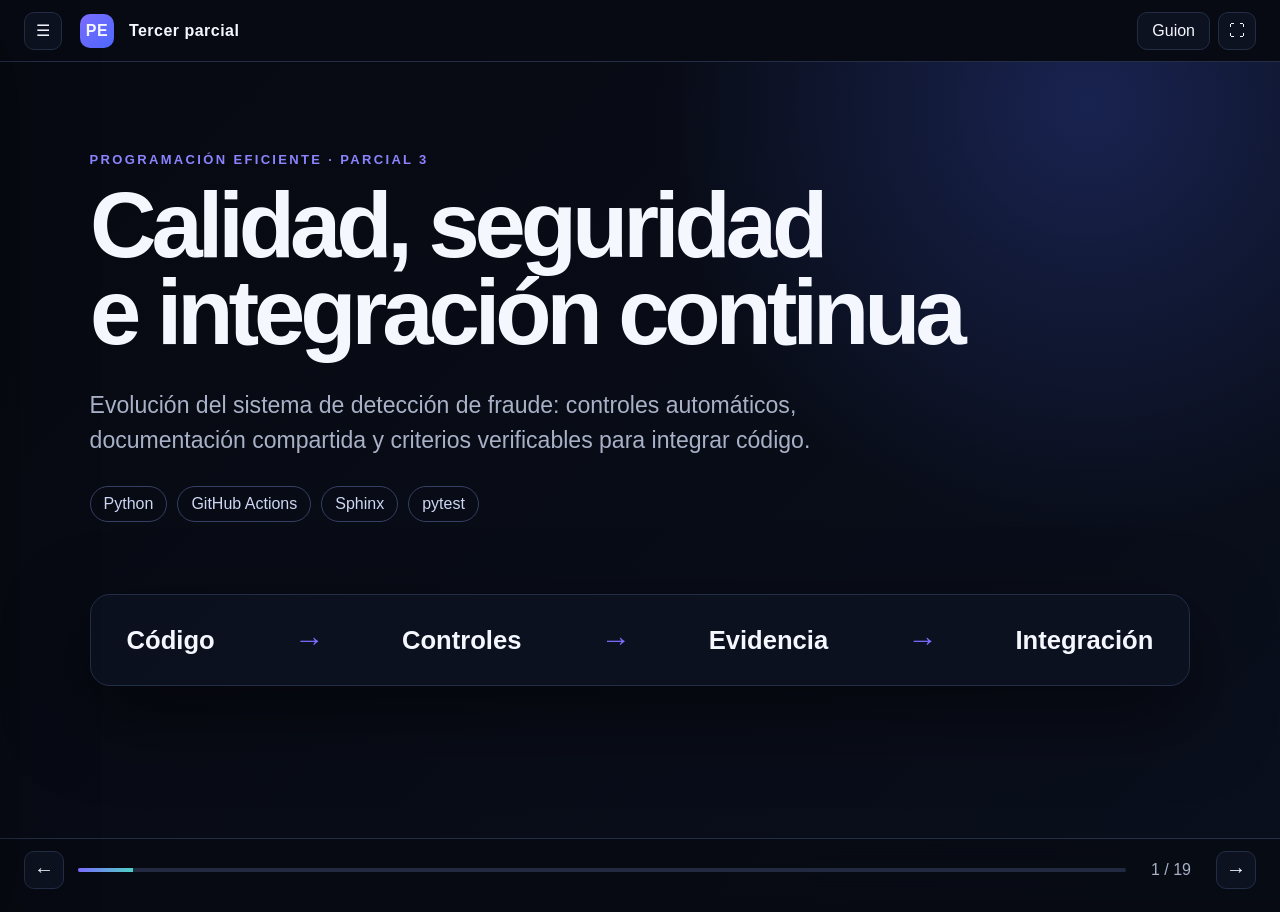
==== commit 8507d633: "Documentar reglas de proteccion de master" ====
--- a/parcial_2/presentacion_html/index.html
+++ b/parcial_2/presentacion_html/index.html
@@ -184,10 +184,15 @@
     <section class="slide" data-title="Protección de master">
       <div class="eyebrow">Aplicación de la política</div><h2><code>master</code> exige los cinco resultados verdes</h2>
       <div class="split visual-right">
-        <div><ul class="check-list"><li>Calidad estática</li><li>Pruebas y cobertura</li><li>Seguridad</li><li>Documentación</li><li>Rendimiento y memoria</li></ul><p>Además, la rama debe estar actualizada antes de fusionar y se bloquean los <i>force pushes</i>.</p></div>
+        <div>
+          <h3>Checks obligatorios</h3>
+          <ul class="check-list compact-checks"><li>Calidad estática</li><li>Pruebas y cobertura</li><li>Seguridad</li><li>Documentación</li><li>Rendimiento y memoria</li></ul>
+          <h3>Otras reglas de la rama</h3>
+          <ul class="rule-list"><li>Los cambios ingresan mediante <b>pull request</b>; no se trabaja directamente sobre <code>master</code>.</li><li>La rama debe estar actualizada antes del merge.</li><li>Se bloquean los <b>force pushes</b>.</li><li>Se restringe la eliminación de la rama.</li></ul>
+        </div>
         <figure><img src="assets/04-proteccion-rama.png" alt="Regla de protección con cinco status checks"><figcaption>La política técnica se convierte en una regla de GitHub.</figcaption></figure>
       </div>
-      <aside class="notes">No alcanza con ejecutar controles: deben ser obligatorios. La regla evita integrar por accidente cuando alguno falla.</aside>
+      <aside class="notes">No alcanza con ejecutar controles: deben ser obligatorios. Además de exigir los cinco checks, la ruleset obliga a trabajar mediante pull request, evita force pushes, restringe la eliminación de master y exige probar el cambio sobre una rama actualizada.</aside>
     </section>
 
     <section class="slide" data-title="Paso a paso realizado">
--- a/parcial_2/presentacion_html/styles.css
+++ b/parcial_2/presentacion_html/styles.css
@@ -1,6 +1,6 @@
 :root{--bg:#070a12;--panel:#0d1220;--panel2:#11182a;--ink:#f5f7ff;--muted:#a8b1c7;--line:#232d46;--violet:#7c6cff;--cyan:#4fd1c5;--green:#54e1a5;--amber:#f6c85f;--danger:#ff6b7a;--shadow:0 28px 80px #0008}
 *{box-sizing:border-box}html,body{margin:0;height:100%;overflow:hidden;background:var(--bg);color:var(--ink);font-family:Inter,ui-sans-serif,-apple-system,BlinkMacSystemFont,"Segoe UI",sans-serif}button,a{font:inherit}.topbar{position:fixed;z-index:20;inset:0 0 auto 0;height:62px;display:flex;align-items:center;gap:18px;padding:0 24px;background:#080b14e8;border-bottom:1px solid var(--line);backdrop-filter:blur(14px)}.brand{font-weight:700;letter-spacing:.03em}.brand span{display:inline-grid;place-items:center;width:34px;height:34px;border-radius:10px;background:linear-gradient(135deg,var(--violet),#4d68ff);margin-right:10px}.top-actions{margin-left:auto;display:flex;gap:8px}.icon-btn,.text-btn,.controls button{border:1px solid var(--line);background:var(--panel);color:var(--ink);border-radius:10px;cursor:pointer}.icon-btn{width:38px;height:38px}.text-btn{padding:8px 14px}.text-btn[aria-pressed=true]{background:var(--violet)}.deck{height:100%;padding-top:62px}.slide{display:none;height:calc(100vh - 62px);padding:clamp(50px,6vh,84px) clamp(50px,7vw,130px) 92px;overflow:auto;background:radial-gradient(circle at 85% 5%,#192350 0,transparent 32%),linear-gradient(135deg,#070a12 10%,#0a0f1d 100%)}.slide.active{display:block;animation:enter .35s ease both}@keyframes enter{from{opacity:0;transform:translateY(12px)}to{opacity:1;transform:none}}.slide>*{max-width:1420px;margin-left:auto;margin-right:auto}.eyebrow{color:#8c83ff;text-transform:uppercase;letter-spacing:.18em;font-size:13px;font-weight:800;margin-bottom:16px}h1{font-size:clamp(48px,7.2vw,104px);line-height:.94;letter-spacing:-.055em;margin:0;max-width:1100px!important}h2{font-size:clamp(36px,4.4vw,66px);line-height:1.02;letter-spacing:-.045em;margin:0 auto 42px}h3{font-size:22px;margin:0 0 12px}p,li{font-size:clamp(16px,1.35vw,21px);line-height:1.52;color:#d7dcec}p{margin:0 0 18px}ul{padding-left:24px}li{margin:9px 0}code{font-family:"SFMono-Regular",Consolas,monospace;background:#171e31;padding:.12em .35em;border-radius:5px;color:#b9d3ff}em{font-style:normal;color:#9b92ff}.cover{padding-top:clamp(70px,10vh,130px)}.cover .lead{max-width:850px!important;margin:32px 0 28px;font-size:clamp(19px,1.8vw,26px);color:var(--muted)}.cover-meta{display:flex;gap:10px;flex-wrap:wrap}.cover-meta span{padding:8px 13px;border:1px solid #344164;border-radius:999px;color:#cdd6f3}.hero-flow{margin-top:8vh!important;display:flex;align-items:center;justify-content:space-between;padding:28px 36px;border:1px solid var(--line);border-radius:20px;background:#0d1322c9;box-shadow:var(--shadow)}.hero-flow b{font-size:clamp(18px,2vw,28px)}.hero-flow i{color:var(--violet);font-size:30px}.split{display:grid;grid-template-columns:1.25fr .75fr;gap:clamp(35px,6vw,90px);align-items:center}.visual-right{grid-template-columns:.9fr 1.1fr}.big-copy{font-size:clamp(26px,3vw,44px);line-height:1.18;letter-spacing:-.025em}.check-list{list-style:none;padding:0}.check-list li{position:relative;padding-left:30px}.check-list li:before{content:"✓";position:absolute;left:0;color:var(--green);font-weight:800}.metric-stack{display:grid;gap:14px}.metric-stack div{padding:22px 26px;background:linear-gradient(135deg,#11182a,#0b1020);border:1px solid var(--line);border-radius:16px}.metric-stack strong{display:block;font-size:42px;color:var(--cyan)}.metric-stack span{color:var(--muted)}figure{margin:0;background:var(--panel);padding:12px;border:1px solid #293554;border-radius:18px;box-shadow:var(--shadow)}figure img{display:block;width:100%;max-height:55vh;object-fit:contain;border-radius:10px}figcaption{padding:10px 5px 2px;color:var(--muted);font-size:14px}.cta{display:inline-block;margin-top:8px;padding:12px 18px;border-radius:10px;background:var(--violet);color:white;text-decoration:none;font-weight:700}.pipeline{display:flex;align-items:stretch;gap:16px;margin:8vh auto}.pipeline>div{flex:1;padding:24px;border:1px solid var(--line);border-radius:16px;background:var(--panel)}.pipeline span{display:block;color:var(--violet);font-weight:800}.pipeline b{display:block;font-size:22px;margin:12px 0 7px}.pipeline small,.stage-list small{color:var(--muted);font-size:15px}.pipeline i{align-self:center;color:var(--violet);font-size:28px}.two-cols{display:grid;grid-template-columns:1fr 1fr;gap:32px}.compact>div{border-top:1px solid var(--line);padding-top:20px}.steps{list-style:none;padding:0;counter-reset:item}.steps li{padding:15px 0 15px 18px;border-left:2px solid #2b3655;margin:0}.steps li b,.steps li span{display:block}.steps li b{color:var(--ink)}.steps li span{font-size:15px;color:var(--muted);margin-top:4px}.steps.small li{padding-top:8px;padding-bottom:8px}.control-grid{display:grid;grid-template-columns:repeat(4,1fr);gap:13px}.control-grid article{padding:17px;border:1px solid var(--line);background:var(--panel);border-radius:13px;min-height:112px}.control-grid b,.control-grid span,.control-grid small{display:block}.control-grid span{color:var(--cyan);font-weight:700;margin:7px 0}.control-grid small{color:var(--muted);font-size:13px}.three-cards{display:grid;grid-template-columns:repeat(3,1fr);gap:20px;margin-top:6vh!important}.three-cards article{padding:32px;border-radius:18px;border:1px solid var(--line);background:linear-gradient(145deg,#11182a,#0b101e)}.num{font-size:48px;font-weight:800;color:var(--cyan);margin-bottom:20px}.three-cards p{font-size:17px;color:var(--muted)}.code-line{margin-top:35px!important;padding:18px 24px;border-radius:12px;background:#05070d;border:1px solid #202a42;text-align:center}.tool-list{display:grid;gap:14px}.tool-list div{padding:22px;border-left:3px solid var(--violet);background:#0e1424}.tool-list b,.tool-list span{display:block}.tool-list b{font-size:24px}.tool-list span{color:var(--muted);margin-top:5px}.gauge{text-align:center;padding:38px;border:1px solid var(--line);border-radius:20px;background:var(--panel)}.gauge-num{font-size:86px;font-weight:900;color:var(--amber)}.gauge-label{color:var(--muted);margin-bottom:22px}.bar{height:9px;border-radius:9px;background:#262e43;overflow:hidden}.bar span{display:block;height:100%;background:linear-gradient(90deg,var(--green),var(--amber));border-radius:inherit}.comparison{display:grid;grid-template-columns:1fr 1fr;gap:14px}.comparison>div{padding:30px;border:1px solid var(--line);border-radius:18px}.comparison span,.comparison b,.comparison small{display:block}.comparison b{font-size:46px;margin:20px 0}.comparison small{color:var(--muted)}.before b{color:var(--amber)}.after b{color:var(--green)}.muted{color:var(--muted);font-size:16px}.center{text-align:center}.security-icon{font-size:42px;color:var(--green);margin-bottom:15px}.policy{margin-top:30px!important;padding:20px 24px;border-left:3px solid var(--amber);background:#171727;color:#e8e2cf}.stage-list{display:grid;grid-template-columns:repeat(7,1fr);gap:10px;margin:9vh auto 38px}.stage-list div{min-height:140px;padding:16px 13px;border-top:3px solid var(--violet);background:var(--panel)}.stage-list span,.stage-list b,.stage-list small{display:block}.stage-list span{color:var(--violet);font-weight:800}.stage-list b{font-size:17px;margin:15px 0 7px}.timeline{list-style:none;padding:0;display:grid;grid-template-columns:repeat(7,1fr);gap:10px;margin-top:8vh!important}.timeline li{position:relative;margin:0}.timeline li:after{content:"";position:absolute;left:42px;right:-10px;top:17px;height:2px;background:#303b5c;z-index:0}.timeline li:last-child:after{display:none}.timeline span{position:relative;z-index:1;display:grid;place-items:center;width:36px;height:36px;border-radius:50%;background:var(--violet);font-size:12px;font-weight:800}.timeline p{padding-top:18px}.timeline b,.timeline small{display:block}.timeline small{color:var(--muted);font-size:13px;margin-top:8px}.notes{display:none;margin-top:28px!important;padding:18px 22px;border-left:3px solid var(--cyan);background:#0d1b22;color:#d7f7f1;font-size:15px;line-height:1.5}.show-notes .notes{display:block}.controls{position:fixed;z-index:18;left:0;right:0;bottom:0;height:62px;display:flex;align-items:center;gap:14px;padding:0 24px;background:#080b14ed;border-top:1px solid var(--line);backdrop-filter:blur(12px)}.controls button{width:40px;height:38px;font-size:20px}.progress{flex:1;height:4px;background:#212a40;border-radius:8px;overflow:hidden}.progress span{display:block;width:0;height:100%;background:linear-gradient(90deg,var(--violet),var(--cyan));transition:width .3s}.controls #counter{min-width:62px;text-align:center;color:var(--muted);font-variant-numeric:tabular-nums}.sidebar{position:fixed;z-index:40;top:0;bottom:0;left:0;width:min(360px,88vw);padding:20px;background:#0c1120;box-shadow:var(--shadow);transform:translateX(-105%);transition:.25s}.sidebar.open{transform:none}.side-head{display:flex;justify-content:space-between;align-items:center;margin-bottom:18px}.sidebar nav{display:grid;gap:4px;max-height:calc(100vh - 130px);overflow:auto}.sidebar nav button{border:0;background:transparent;color:var(--muted);text-align:left;padding:10px 12px;border-radius:8px;cursor:pointer}.sidebar nav button.active,.sidebar nav button:hover{background:#171f34;color:white}.docs-link{position:absolute;left:20px;right:20px;bottom:20px;color:var(--cyan);text-decoration:none}.scrim{display:none;position:fixed;z-index:35;inset:0;background:#0009}.scrim.open{display:block}
-.artifact-grid{display:grid;grid-template-columns:repeat(5,1fr);gap:12px}.artifact-grid article{padding:18px;border:1px solid var(--line);border-radius:15px;background:var(--panel);min-height:245px}.artifact-grid article.featured{border-color:var(--violet);background:linear-gradient(145deg,#171b38,#0d1323)}.artifact-name{color:var(--cyan);font-family:"SFMono-Regular",Consolas,monospace;font-size:14px;font-weight:800;margin-bottom:18px;overflow-wrap:anywhere}.artifact-grid article>b{display:block;font-size:19px;min-height:48px}.artifact-grid p{font-size:14px;line-height:1.8;margin:12px 0}.artifact-grid small{display:block;color:var(--muted);font-size:13px;line-height:1.45}.log-strip{display:flex;gap:20px;align-items:center;margin-top:22px!important;padding:16px 20px;border-left:3px solid var(--amber);background:#171727;color:var(--muted);font-size:14px}.log-strip>b{color:var(--ink)}.log-strip strong{color:var(--amber)}
+.compact-checks li{margin:5px 0;font-size:16px}.rule-list{list-style:none;padding:0;margin:8px 0 0}.rule-list li{position:relative;padding-left:23px;margin:7px 0;color:var(--muted);font-size:14px;line-height:1.35}.rule-list li:before{content:"•";position:absolute;left:5px;color:var(--violet);font-weight:900}.rule-list b{color:var(--ink)}.artifact-grid{display:grid;grid-template-columns:repeat(5,1fr);gap:12px}.artifact-grid article{padding:18px;border:1px solid var(--line);border-radius:15px;background:var(--panel);min-height:245px}.artifact-grid article.featured{border-color:var(--violet);background:linear-gradient(145deg,#171b38,#0d1323)}.artifact-name{color:var(--cyan);font-family:"SFMono-Regular",Consolas,monospace;font-size:14px;font-weight:800;margin-bottom:18px;overflow-wrap:anywhere}.artifact-grid article>b{display:block;font-size:19px;min-height:48px}.artifact-grid p{font-size:14px;line-height:1.8;margin:12px 0}.artifact-grid small{display:block;color:var(--muted);font-size:13px;line-height:1.45}.log-strip{display:flex;gap:20px;align-items:center;margin-top:22px!important;padding:16px 20px;border-left:3px solid var(--amber);background:#171727;color:var(--muted);font-size:14px}.log-strip>b{color:var(--ink)}.log-strip strong{color:var(--amber)}
 .phase-grid{display:grid;grid-template-columns:repeat(5,1fr);gap:12px}.phase-grid article{padding:22px 18px;border:1px solid var(--line);border-radius:15px;background:linear-gradient(145deg,#11182a,#0b101e);min-height:300px}.phase-grid article>span{display:grid;place-items:center;width:34px;height:34px;border-radius:50%;background:#242052;color:#a9a1ff;font-size:12px;font-weight:800}.phase-grid h3{font-size:20px;min-height:50px;margin-top:18px}.phase-grid p{font-size:15px;min-height:92px;color:var(--muted)}.phase-grid b{display:block;color:var(--cyan);font-size:14px;min-height:42px}.phase-grid small{display:block;color:var(--muted);font-size:13px;line-height:1.45;margin-top:10px}.phase-order{margin-top:22px!important;padding:17px 21px;border-left:3px solid var(--violet);background:#111428;color:var(--muted);font-size:15px}.phase-order b{color:var(--ink)}
 .success-intro{margin-top:-22px!important;margin-bottom:22px!important;color:var(--muted);font-size:17px}.success-grid{display:grid;grid-template-columns:repeat(5,1fr);gap:12px}.success-grid article{padding:18px 16px;border:1px solid var(--line);border-top:3px solid var(--green);border-radius:14px;background:var(--panel);min-height:325px}.success-grid h3{font-size:19px;min-height:45px}.success-grid article>p{color:var(--muted);font-size:13px;line-height:1.4;min-height:73px;margin:8px 0 10px}.success-grid ul{padding-left:17px;margin:10px 0}.success-grid li{font-size:13px;line-height:1.4;margin:7px 0;color:#d9deeb}.success-grid small{display:block;color:var(--green);font-size:12px;line-height:1.4;margin-top:12px}.final-gate{margin-top:20px!important;padding:15px 20px;border-left:3px solid var(--green);background:#0d211d;color:#c7ded7;font-size:15px}.final-gate b{color:var(--green)}
 @media(max-width:900px){.slide{padding:40px 24px 92px}.split,.visual-right,.two-cols{grid-template-columns:1fr}.control-grid{grid-template-columns:repeat(2,1fr)}.artifact-grid,.phase-grid,.success-grid{grid-template-columns:1fr}.artifact-grid article,.phase-grid article,.success-grid article{min-height:0}.phase-grid h3,.phase-grid p,.phase-grid b,.success-grid h3,.success-grid article>p{min-height:0}.log-strip{align-items:flex-start;flex-direction:column}.three-cards{grid-template-columns:1fr}.pipeline{display:grid;grid-template-columns:1fr}.pipeline i{display:none}.stage-list{grid-template-columns:repeat(2,1fr)}.timeline{grid-template-columns:1fr}.timeline li:after{display:none}.comparison{grid-template-columns:1fr}.hero-flow{display:grid;grid-template-columns:1fr;text-align:center;gap:8px}.hero-flow i{transform:rotate(90deg)}figure img{max-height:38vh}}
